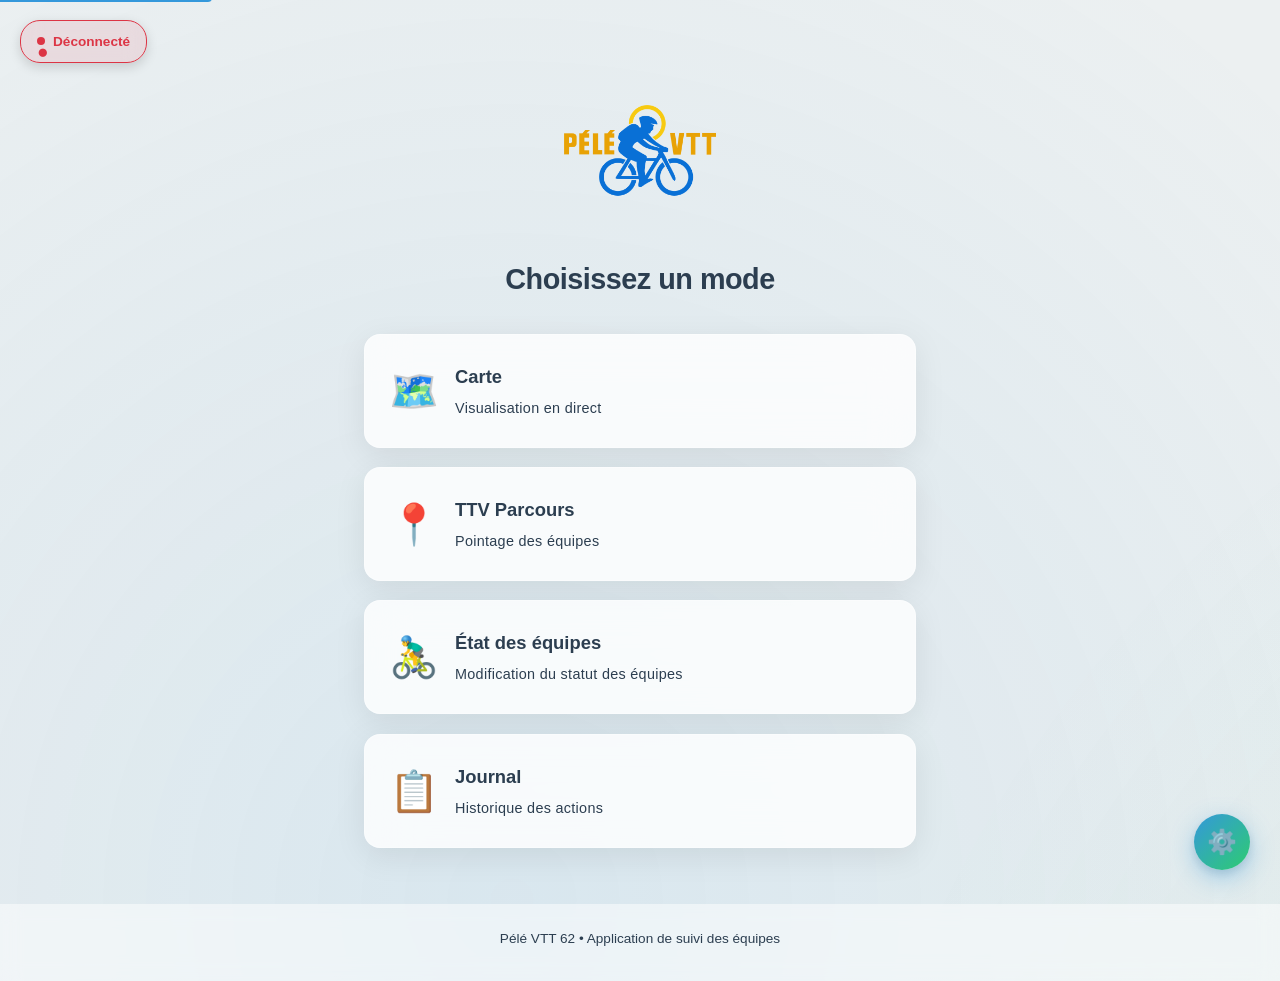
==== static/index.html @ c2ccd46e "Initial publish: multi-route deployment, guided install/update scripts" ====
<head>
  <meta charset="UTF-8" />
  <meta name="viewport" content="width=device-width, initial-scale=1" />
  <title>PéléVTT 62</title>

  <!-- Manifest PWA -->
  <link rel="manifest" href="/site.webmanifest">

  <!-- Favicon et icônes -->
  <link rel="icon" href="/static/favicon.ico" sizes="any">
  <link rel="icon" type="image/png" sizes="192x192" href="/static/android-chrome-192x192.png">
  <link rel="icon" type="image/png" sizes="512x512" href="/static/android-chrome-512x512.png">
  <link rel="apple-touch-icon" sizes="180x180" href="/static/apple-touch-icon.png">

  <!-- Meta iOS -->
  <meta name="apple-mobile-web-app-capable" content="yes">
  <meta name="mobile-web-app-capable" content="yes">
  <meta name="apple-mobile-web-app-status-bar-style" content="black-translucent">

  <!-- Couleur thème -->
  <meta name="theme-color" content="#3498db">

  <!-- Framework UI moderne -->
  <link rel="stylesheet" href="/static/css/common.css">
  <link rel="stylesheet" href="/static/css/index.css">
  
  <!-- Preload des ressources critiques -->
  <link rel="preload" href="/static/img/logo_pelevtt.png" as="image">
  <link rel="preload" href="/static/js/ui-components.js" as="script">
</head>
<body>
  <!-- Skip link pour accessibilité -->
  <a href="#main-content" class="skip-link">Aller au contenu principal</a>
  
  <!-- Conteneur principal -->
  <main class="container" id="main-content">
    <img 
      src="/static/img/logo_pelevtt.png" 
      alt="Logo Pélé VTT - Pèlerinage VTT du Pas-de-Calais" 
      class="logo"
      width="160"
      height="160"
      loading="eager"
    />

    <div class="title">Choisissez un mode</div>

    <!-- Grille de modes -->
    <nav class="modes-grid" aria-label="Navigation principale">
      <a href="/static/carte.html" class="mode-card" aria-label="Carte - Visualisation en direct des équipes sur le parcours">
        <div class="mode-icon">🗺️</div>
        <div class="mode-info">
          <div class="mode-title">Carte</div>
          <div class="mode-description">Visualisation en direct</div>
        </div>
      </a>

      <a href="/static/observateur.html" class="mode-card" aria-label="TTV Parcours - Pointage des équipes aux différents points">
        <div class="mode-icon">📍</div>
        <div class="mode-info">
          <div class="mode-title">TTV Parcours</div>
          <div class="mode-description">Pointage des équipes</div>
        </div>
      </a>

      <a href="/static/etat.html" class="mode-card" aria-label="État des équipes - Modification des équipes">
        <div class="mode-icon">🚴‍♂️</div>
        <div class="mode-info">
          <div class="mode-title">État des équipes</div>
          <div class="mode-description">Modification du statut des équipes</div>
        </div>
      </a>

      <a href="/static/log.html" class="mode-card" aria-label="Journal - Historique des actions et passages">
        <div class="mode-icon">📋</div>
        <div class="mode-info">
          <div class="mode-title">Journal</div>
          <div class="mode-description">Historique des actions</div>
        </div>
      </a>

      <section id="external-section" class="external-section" aria-labelledby="external-title" hidden>
        <h2 id="external-title" class="external-title">Ressources externes</h2>
        <a href="https://synology.euphrate.ovh/sharing/kBW7GnQtR" target="_blank" rel="noopener noreferrer" class="mode-card" aria-label="Envoyer vidéo Zapping - Ouvre une nouvelle fenêtre vers le partage de fichiers">
          <div class="mode-icon">🎥</div>
          <div class="mode-info">
            <div class="mode-title">Envoyer vidéo Zapping</div>
            <div class="mode-description">Partage directe</div>
          </div>
        </a>
      </section>
    </nav>
  </main>

  <!-- Footer -->
  <footer class="footer">
    <p>Pélé VTT 62 • Application de suivi des équipes</p>
    <p class="version" id="app-version" style="font-size: 0.7rem; color: rgba(0,0,0,0.3); margin-top: 0.5rem;"></p>
  </footer>

  <!-- Settings button (engrenage) -->
  <button id="settings-btn" class="settings-btn" data-tooltip="Paramètres" title="Paramètres" aria-label="Paramètres">⚙️</button>

  <!-- Composants UI -->
  <script src="/static/js/ui-components.js"></script>
  
  <!-- Application principale (ES6 modules) -->
  <script defer src="/static/js/route-branding.js"></script>
  <script type="module">
    import connectionManager from '/static/js/connection.js';
    import authManager from '/static/js/auth.js';
    import { hapticFeedback, logger, getDeviceInfo } from '/static/js/utils.js';
    
    /**
     * Enregistre le Service Worker pour PWA
     */
    async function registerServiceWorker() {
      if ('serviceWorker' in navigator) {
        try {
          // Migration: supprimer les anciens SW limités au scope /static
          const existingRegistrations = await navigator.serviceWorker.getRegistrations();
          for (const reg of existingRegistrations) {
            if (reg.scope.includes('/static/')) {
              await reg.unregister();
            }
          }

          const registration = await navigator.serviceWorker.register('/sw.js', {
            updateViaCache: 'none'
          });
          logger.success('Service Worker enregistré:', registration.scope);

          const onNewWorker = (newWorker) => {
            if (!newWorker) return;
            logger.info('🔄 Nouvelle version détectée, installation en cours...');

            newWorker.addEventListener('statechange', () => {
              if (newWorker.state === 'installed' && navigator.serviceWorker.controller) {
                if (window.toast) {
                  window.toast.info('🔄 Nouvelle version disponible ! Rechargement dans 3s...', 3000);
                }
                setTimeout(() => {
                  newWorker.postMessage({ type: 'SKIP_WAITING' });
                }, 3000);
              }
            });
          };

          // Si une nouvelle version est déjà en attente au moment du chargement
          if (registration.waiting) {
            onNewWorker(registration.waiting);
          }
          
          // Écouter les mises à jour
          registration.addEventListener('updatefound', () => {
            onNewWorker(registration.installing);
          });

          // Recharger la page quand le nouveau SW prend la main
          navigator.serviceWorker.addEventListener('controllerchange', () => {
            window.location.reload();
          });

          // Vérifier immédiatement les updates au démarrage
          registration.update();
          
          // Vérifier les mises à jour toutes les heures
          setInterval(() => {
            registration.update();
          }, 60 * 60 * 1000);
          
          // Afficher la version
          displayVersion();
        } catch (error) {
          logger.error('Erreur enregistrement Service Worker:', error);
        }
      }
    }
    
    /**
     * Initialise l'application
     */
    async function initApp() {
      logger.info('🚀 Initialisation de l\'application...');
      
      // Info appareil (debug)
      const deviceInfo = getDeviceInfo();
      logger.debug('Device:', deviceInfo);
      
      // Enregistrer le Service Worker
      await registerServiceWorker();

      // Vérification active de version (secours mobile si SW capricieux)
      await displayVersion();
      setInterval(displayVersion, 5 * 60 * 1000);

      // Afficher les ressources externes uniquement pour Route 62
      await applyRouteVisibility();
      
      // Démarrer la vérification périodique de connexion
      connectionManager.startPeriodicCheck();
      
      // Écouter les changements de connexion
      connectionManager.addListener((connected) => {
        if (connected) {
          logger.success('Connecté à l\'API');
        } else {
          logger.warn('Déconnecté de l\'API');
        }
      });
      
      // Bouton configuration
      const settingsBtn = document.getElementById('settings-btn');
      if (settingsBtn) {
        settingsBtn.addEventListener('click', () => {
          authManager.promptForPassword();
        });
        
        // Gestion du tooltip sur mobile (touchstart)
        settingsBtn.addEventListener('touchstart', function(e) {
          // Afficher le tooltip
          this.classList.add('show-tooltip');
          
          // Masquer après 0.5 seconde
          setTimeout(() => {
            this.classList.remove('show-tooltip');
          }, 500);
        });
      }
      
      // Haptic feedback au chargement
      hapticFeedback('light');
      
      // === GESTION INSTALLATION PWA (ANDROID/CHROME) ===
      let deferredPrompt;
      window.addEventListener('beforeinstallprompt', (e) => {
        e.preventDefault();
        deferredPrompt = e;
        
        // Afficher immédiatement le toast avec bouton d'installation (Android/Chrome)
        if (window.toast && !deviceInfo.isStandalone) {
          showInstallToast('android');
        }
      });
      
      // Détecter quand l'app est installée
      window.addEventListener('appinstalled', () => {
        logger.success('PWA installée !');
        window.toast?.success('🎉 Application installée !');
        hapticFeedback('success');
        deferredPrompt = null;
      });
      
      // === GESTION INSTALLATION iOS ===
      // Si iOS et pas encore installé, afficher immédiatement le toast
      if (deviceInfo.isIOS && !deviceInfo.isStandalone) {
        showInstallToast('ios');
      }

      async function applyRouteVisibility() {
        const externalSection = document.getElementById('external-section');
        if (!externalSection) return;

        try {
          const res = await fetch('/api/route_context');
          if (!res.ok) return;

          const data = await res.json();
          const isRoute62 = (data?.route_slug || '').toLowerCase() === 'route62';
          externalSection.hidden = !isRoute62;
        } catch (error) {
          // En cas d'erreur, conserver la section masquée par défaut.
          logger.warn('Contexte route indisponible:', error);
        }
      }
      
      /**
       * Affiche le toast d'installation selon la plateforme
       */
      function showInstallToast(platform) {
        const toastContainer = document.getElementById('toast-container');
        const toast = document.createElement('div');
        toast.className = 'toast toast-info';
        toast.setAttribute('role', 'alert');
        
        if (platform === 'ios') {
          // Toast pour iOS
          toast.innerHTML = `
            <div style="display: flex; align-items: center; gap: 0.75rem; justify-content: space-between; flex-wrap: wrap;">
              <span style="flex: 1; min-width: 200px;">📱 Installez l'app : <span style="font-weight: 700;">Partager 📤</span> puis <span style="font-weight: 700;">Sur l'écran d'accueil</span></span>
              <button id="pwa-install-btn" style="
                padding: 0.5rem 1rem;
                background: white;
                color: var(--primary-color);
                border: none;
                border-radius: 8px;
                font-weight: 600;
                cursor: pointer;
                white-space: nowrap;
                transition: transform 0.2s;
              ">
                Guide détaillé
              </button>
            </div>
          `;
        } else {
          // Toast pour Android/Chrome
          toast.innerHTML = `
            <div style="display: flex; align-items: center; gap: 0.75rem; justify-content: space-between;">
              <span>💡 Installez l'app pour un accès plus rapide !</span>
              <button id="pwa-install-btn" style="
                padding: 0.5rem 1rem;
                background: white;
                color: var(--primary-color);
                border: none;
                border-radius: 8px;
                font-weight: 600;
                cursor: pointer;
                white-space: nowrap;
                transition: transform 0.2s;
              ">
                Installer
              </button>
            </div>
          `;
        }
        
        toastContainer.appendChild(toast);
        
        // Gérer le clic sur le bouton
        const installBtn = document.getElementById('pwa-install-btn');
        if (installBtn) {
          installBtn.addEventListener('mouseenter', (e) => {
            e.target.style.transform = 'scale(1.05)';
          });
          
          installBtn.addEventListener('mouseleave', (e) => {
            e.target.style.transform = 'scale(1)';
          });
          
          installBtn.addEventListener('click', async () => {
            if (platform === 'ios') {
              // Afficher le modal avec guide iOS
              showIOSInstallModal();
              hapticFeedback('light');
            } else if (deferredPrompt) {
              // Installation Android/Chrome
              deferredPrompt.prompt();
              const { outcome } = await deferredPrompt.userChoice;
              
              logger.info('Installation PWA:', outcome);
              
              if (outcome === 'accepted') {
                window.toast.success('✅ App installée avec succès !');
                hapticFeedback('success');
              } else {
                window.toast.info('ℹ️ Installation annulée');
              }
              
              deferredPrompt = null;
              toast.classList.add('removing');
              setTimeout(() => {
                if (toast.parentNode) {
                  toast.parentNode.removeChild(toast);
                }
              }, 300);
            }
          });
        }
        
        // Auto-remove après 20 secondes
        setTimeout(() => {
          if (toast.parentNode) {
            toast.classList.add('removing');
            setTimeout(() => {
              if (toast.parentNode) {
                toast.parentNode.removeChild(toast);
              }
            }, 300);
          }
        }, 20000);
      }
      
      /**
       * Affiche le modal avec guide d'installation iOS
       */
      function showIOSInstallModal() {
        const overlay = document.createElement('div');
        overlay.className = 'ios-install-modal-overlay';
        overlay.setAttribute('role', 'dialog');
        overlay.setAttribute('aria-modal', 'true');
        overlay.setAttribute('aria-labelledby', 'ios-modal-title');
        
        overlay.innerHTML = `
          <div class="ios-install-modal">
            <h2 id="ios-modal-title">📱 <span class="gradient-text">Installer sur iPhone/iPad</span></h2>
            <p class="subtitle">Suivez ces étapes simples pour installer l'application</p>
            
            <div class="ios-install-note">
              <p>⚠️ <strong>Important :</strong> Utilisez Safari (pas Chrome) pour installer l'application.</p>
            </div>
            
            <div class="ios-install-steps">
              <div class="ios-install-step">
                <div class="ios-install-step-number">1</div>
                <div class="ios-install-step-content">
                  <strong>Appuyez sur le bouton Partager <span class="ios-install-icon">📤</span></strong>
                  <span>Situé en bas de l'écran dans Safari (carré avec flèche vers le haut)</span>
                </div>
              </div>
              
              <div class="ios-install-step">
                <div class="ios-install-step-number">2</div>
                <div class="ios-install-step-content">
                  <strong>Faites défiler et sélectionnez <span class="ios-install-icon">➕</span> "Sur l'écran d'accueil"</strong>
                  <span>Dans le menu qui s'ouvre, cherchez cette option (peut nécessiter de défiler)</span>
                </div>
              </div>
              
              <div class="ios-install-step">
                <div class="ios-install-step-number">3</div>
                <div class="ios-install-step-content">
                  <strong>Confirmez en appuyant sur "Ajouter"</strong>
                  <span>L'icône apparaîtra sur votre écran d'accueil comme une vraie app !</span>
                </div>
              </div>
            </div>
            
            <button class="ios-install-close" id="ios-modal-close">J'ai compris</button>
          </div>
        `;
        
        document.body.appendChild(overlay);
        
        // Fermer le modal
        const closeModal = () => {
          overlay.style.animation = 'fadeOut 0.3s ease';
          setTimeout(() => {
            if (overlay.parentNode) {
              overlay.parentNode.removeChild(overlay);
            }
          }, 300);
        };
        
        // Clic sur le bouton fermer
        const closeBtn = document.getElementById('ios-modal-close');
        if (closeBtn) {
          closeBtn.addEventListener('click', closeModal);
        }
        
        // Clic sur l'overlay
        overlay.addEventListener('click', (e) => {
          if (e.target === overlay) {
            closeModal();
          }
        });
        
        // ESC pour fermer
        const handleEscape = (e) => {
          if (e.key === 'Escape') {
            closeModal();
            document.removeEventListener('keydown', handleEscape);
          }
        };
        document.addEventListener('keydown', handleEscape);
      }
      
      logger.success('Application initialisée');
    }
    
    /**
     * Affiche la version de l'application
     */
    async function displayVersion() {
      try {
        const response = await fetch('/api/app_version', { cache: 'no-store' });
        if (!response.ok) return;

        const data = await response.json();
        if (!data?.version) return;

        const versionEl = document.getElementById('app-version');
        if (versionEl) {
          versionEl.textContent = `v${data.version}`;
        }

        // Filet de securite: forcer le reload si la version serveur change
        const key = `pelevtt-version-${data.route_slug || 'default'}`;
        const previousVersion = localStorage.getItem(key);

        if (previousVersion && previousVersion !== data.version) {
          window.toast?.info(`🔄 Mise à jour ${data.version} détectée, rechargement...`, 2500);
          if (navigator.serviceWorker?.controller) {
            navigator.serviceWorker.controller.postMessage({ type: 'CLEAR_CACHE' });
          }
          localStorage.setItem(key, data.version);
          setTimeout(() => window.location.reload(), 1500);
          return;
        }

        localStorage.setItem(key, data.version);
      } catch (_error) {
        // Ignore silently: le pied de page reste inchangé en cas d'erreur réseau.
      }
    }
    
    // Lancer l'initialisation
    if (document.readyState === 'loading') {
      document.addEventListener('DOMContentLoaded', initApp);
    } else {
      initApp();
    }
  </script>
</body>
</html>
---- static/css/common.css ----
/**
 * common.css - Styles de base pour Velopointage
 * À importer sur toutes les pages : <link rel="stylesheet" href="/static/css/common.css">
 */

/* ========== RESET & BASE ========== */
* {
  margin: 0;
  padding: 0;
  box-sizing: border-box;
}

html {
  scroll-behavior: smooth;
}

body {
  font-family: -apple-system, BlinkMacSystemFont, "Segoe UI", Roboto, Oxygen, 
    Ubuntu, Cantarell, "Open Sans", "Helvetica Neue", sans-serif;
  font-size: 16px; /* Minimum mobile */
  line-height: 1.6;
  color: #222;
  background: #ffffff;
  -webkit-font-smoothing: antialiased;
  -moz-osx-font-smoothing: grayscale;
}

/* ========== THÈME CLAIR/SOMBRE ========== */
:root {
  /* Couleurs primaires */
  --color-primary: #007bff;
  --color-primary-dark: #0056b3;
  --color-secondary: #6c757d;
  --color-success: #28a745;
  --color-danger: #dc3545;
  --color-warning: #ffc107;
  --color-info: #17a2b8;
  
  /* Neutres */
  --color-bg: #ffffff;
  --color-surface: #f8f9fa;
  --color-border: #dee2e6;
  --color-text: #222222;
  --color-text-secondary: #666666;
  
  /* Ombres */
  --shadow-sm: 0 1px 3px rgba(0,0,0,0.12);
  --shadow-md: 0 4px 12px rgba(0,0,0,0.15);
  --shadow-lg: 0 8px 24px rgba(0,0,0,0.2);
  
  /* Espacements */
  --spacing-xs: 4px;
  --spacing-sm: 8px;
  --spacing-md: 12px;
  --spacing-lg: 16px;
  --spacing-xl: 24px;
  
  /* Transitions */
  --transition-fast: 0.15s ease;
  --transition-base: 0.3s ease;
  --transition-slow: 0.5s ease;
}

/* Mode sombre */
@media (prefers-color-scheme: dark) {
  :root {
    --color-bg: #1e1e1e;
    --color-surface: #2d2d2d;
    --color-border: #444444;
    --color-text: #e0e0e0;
    --color-text-secondary: #b0b0b0;
  }
  
  body {
    background: var(--color-bg);
    color: var(--color-text);
  }
}

/* Toggle manuel dark mode (optionnel) */
body.dark {
  --color-bg: #1e1e1e;
  --color-surface: #2d2d2d;
  --color-border: #444444;
  --color-text: #e0e0e0;
  --color-text-secondary: #b0b0b0;
  background: var(--color-bg);
  color: var(--color-text);
}

/* ========== TYPOGRAPHIE ========== */
h1 { font-size: 1.75em; font-weight: 700; margin-bottom: 0.5em; }
h2 { font-size: 1.5em; font-weight: 600; margin-bottom: 0.5em; }
h3 { font-size: 1.25em; font-weight: 600; margin-bottom: 0.4em; }
h4 { font-size: 1.1em; font-weight: 600; margin-bottom: 0.3em; }

p { margin-bottom: 1em; }
small { font-size: 0.875em; }

/* ========== BOUTONS ========== */
button, a.btn {
  display: inline-block;
  padding: 0.75em 1em;
  min-height: 44px; /* Touch target min 44x44px */
  min-width: 44px;
  font-size: 16px; /* Évite zoom iPhone */
  font-weight: 600;
  border: none;
  border-radius: 8px;
  cursor: pointer;
  transition: all var(--transition-base);
  user-select: none;
  text-decoration: none;
  display: inline-flex;
  align-items: center;
  justify-content: center;
  gap: 8px;
}

button:hover:not(:disabled),
a.btn:hover {
  transform: translateY(-2px);
  box-shadow: var(--shadow-md);
}

button:active:not(:disabled),
a.btn:active {
  transform: scale(0.98);
}

button:focus,
a.btn:focus {
  outline: 3px solid var(--color-primary);
  outline-offset: 2px;
}

button:disabled {
  opacity: 0.6;
  cursor: not-allowed;
}

/* Variantes de couleur */
.btn-primary {
  background: var(--color-primary);
  color: white;
}
.btn-primary:hover:not(:disabled) {
  background: var(--color-primary-dark);
}

.btn-success {
  background: var(--color-success);
  color: white;
}
.btn-success:hover:not(:disabled) {
  background: #1e7e34;
}

.btn-danger {
  background: var(--color-danger);
  color: white;
}
.btn-danger:hover:not(:disabled) {
  background: #a71d2a;
}

.btn-secondary {
  background: var(--color-secondary);
  color: white;
}
.btn-secondary:hover:not(:disabled) {
  background: #5a6268;
}

/* ========== BADGES ========== */
.badge {
  display: inline-block;
  padding: 4px 8px;
  border-radius: 12px;
  font-size: 0.85em;
  font-weight: 600;
  vertical-align: baseline;
}

.badge-success {
  background: #d4edda;
  color: #155724;
}

.badge-warning {
  background: #fff3cd;
  color: #856404;
}

.badge-danger {
  background: #f8d7da;
  color: #721c24;
}

.badge-info {
  background: #d1ecf1;
  color: #0c5460;
}

body.dark .badge-success { background: #1e4620; color: #86efac; }
body.dark .badge-warning { background: #704d1a; color: #fcd34d; }
body.dark .badge-danger { background: #5a2a2a; color: #fca5a5; }
body.dark .badge-info { background: #1a4d52; color: #67e8f9; }

/* ========== CARDS ========== */
.card {
  background: var(--color-surface);
  border-radius: 12px;
  padding: var(--spacing-lg);
  margin-bottom: var(--spacing-md);
  box-shadow: var(--shadow-sm);
  transition: all var(--transition-base);
  border: 1px solid var(--color-border);
}

.card:hover {
  box-shadow: var(--shadow-md);
  transform: translateY(-2px);
}

.card-title {
  font-weight: 600;
  margin-bottom: var(--spacing-sm);
  color: var(--color-text);
}

.card-subtitle {
  font-size: 0.9em;
  color: var(--color-text-secondary);
  margin-bottom: var(--spacing-md);
}

/* ========== INPUTS ========== */
input[type="text"],
input[type="email"],
input[type="password"],
input[type="number"],
select,
textarea {
  width: 100%;
  padding: 0.75em;
  margin-bottom: var(--spacing-md);
  border: 1px solid var(--color-border);
  border-radius: 6px;
  font-size: 16px; /* Évite zoom iPhone */
  font-family: inherit;
  background: var(--color-bg);
  color: var(--color-text);
  transition: border-color var(--transition-base), box-shadow var(--transition-base);
}

input[type="text"]:focus,
input[type="email"]:focus,
input[type="password"]:focus,
input[type="number"]:focus,
select:focus,
textarea:focus {
  outline: none;
  border-color: var(--color-primary);
  box-shadow: 0 0 0 3px rgba(0, 123, 255, 0.15);
}

input[type="color"] {
  width: 50px;
  height: 40px;
  border: 1px solid var(--color-border);
  border-radius: 6px;
  cursor: pointer;
}

label {
  display: block;
  margin-bottom: var(--spacing-xs);
  font-weight: 500;
  color: var(--color-text);
}

/* ========== TABLES ========== */
table {
  width: 100%;
  border-collapse: collapse;
  font-size: 0.95em;
}

th, td {
  padding: var(--spacing-sm) var(--spacing-md);
  text-align: left;
  border-bottom: 1px solid var(--color-border);
}

th {
  background: var(--color-surface);
  font-weight: 600;
  color: var(--color-text);
}

tr:hover {
  background: var(--color-surface);
}

/* ========== STATUS INDICATOR ========== */
#connection-status {
  position: fixed;
  top: 0;
  right: 0;
  padding: var(--spacing-sm) var(--spacing-lg);
  border-radius: 0 0 0 8px;
  z-index: 1000;
  font-size: 0.9em;
  font-weight: 500;
  display: flex;
  align-items: center;
  gap: var(--spacing-sm);
  backdrop-filter: blur(10px);
}

#status-indicator {
  display: inline-block;
  width: 8px;
  height: 8px;
  border-radius: 50%;
  animation: pulse 2s infinite;
}

#status-indicator.connected {
  background: var(--color-success);
}

#status-indicator.disconnected {
  background: var(--color-danger);
}

@keyframes pulse {
  0%, 100% { opacity: 1; }
  50% { opacity: 0.5; }
}

/* ========== TOAST NOTIFICATIONS ========== */
#toast-container {
  position: fixed;
  bottom: var(--spacing-lg);
  right: var(--spacing-lg);
  z-index: 1000;
  max-width: 400px;
}

.toast {
  background: var(--color-surface);
  padding: var(--spacing-lg);
  border-radius: 8px;
  margin-bottom: var(--spacing-md);
  box-shadow: var(--shadow-lg);
  border-left: 4px solid var(--color-primary);
  animation: slideIn 0.3s ease;
  min-width: 280px;
}

.toast.success {
  border-left-color: var(--color-success);
}

.toast.error {
  border-left-color: var(--color-danger);
}

.toast.warning {
  border-left-color: var(--color-warning);
}

@keyframes slideIn {
  from {
    transform: translateX(400px);
    opacity: 0;
  }
  to {
    transform: translateX(0);
    opacity: 1;
  }
}

@keyframes slideOut {
  from {
    transform: translateX(0);
    opacity: 1;
  }
  to {
    transform: translateX(400px);
    opacity: 0;
  }
}

.toast.removing {
  animation: slideOut 0.3s ease;
}

/* ========== LOADING SKELETON ========== */
.skeleton {
  background: linear-gradient(90deg, var(--color-surface) 25%, #e0e0e0 50%, var(--color-surface) 75%);
  background-size: 200% 100%;
  animation: loading 1.5s infinite;
  border-radius: 4px;
  min-height: 20px;
}

@keyframes loading {
  0% { background-position: 200% 0; }
  100% { background-position: -200% 0; }
}

/* ========== RESPONSIVE ========== */
@media (max-width: 768px) {
  body {
    font-size: 15px;
    padding: var(--spacing-md);
  }
  
  h1 { font-size: 1.5em; }
  h2 { font-size: 1.25em; }
  
  button, a.btn {
    width: 100%;
    justify-content: center;
    padding: 1em;
  }
  
  .container {
    max-width: 100%;
    padding: 0;
  }
  
  #toast-container {
    left: var(--spacing-md);
    right: var(--spacing-md);
    max-width: none;
  }
  
  .toast {
    min-width: auto;
  }
}

/* ========== ACCESSIBILITÉ ========== */
@media (prefers-reduced-motion: reduce) {
  * {
    animation-duration: 0.01ms !important;
    animation-iteration-count: 1 !important;
    transition-duration: 0.01ms !important;
    scroll-behavior: auto !important;
  }
}

/* Focus visible pour keyboard navigation */
button:focus-visible,
a:focus-visible,
input:focus-visible,
select:focus-visible,
textarea:focus-visible {
  outline: 3px solid var(--color-primary);
  outline-offset: 2px;
}

/* Augmenter hitbox en mobile */
@media (hover: none) and (pointer: coarse) {
  button, a.btn, input[type="checkbox"], input[type="radio"] {
    min-height: 48px;
    min-width: 48px;
  }
}

/* ========== UTILITAIRES ========== */
.hidden {
  display: none !important;
}

.invisible {
  visibility: hidden;
}

.text-center {
  text-align: center;
}

.text-right {
  text-align: right;
}

.mt-1 { margin-top: var(--spacing-sm); }
.mt-2 { margin-top: var(--spacing-md); }
.mt-3 { margin-top: var(--spacing-lg); }

.mb-1 { margin-bottom: var(--spacing-sm); }
.mb-2 { margin-bottom: var(--spacing-md); }
.mb-3 { margin-bottom: var(--spacing-lg); }

.p-1 { padding: var(--spacing-sm); }
.p-2 { padding: var(--spacing-md); }
.p-3 { padding: var(--spacing-lg); }
---- static/css/index.css ----
/* === COULEURS ET GRADIENTS MODERNES === */
:root {
  /* Gradient primary */
  --gradient-primary: linear-gradient(135deg, #3498db 0%, #2ecc71 100%);
  --gradient-secondary: linear-gradient(135deg, #9b59b6 0%, #e74c3c 100%);
  --gradient-dark: linear-gradient(135deg, #1a1a2e 0%, #16213e 100%);
  
  /* Glassmorphism */
  --glass-bg: rgba(255, 255, 255, 0.95);
  --glass-border: rgba(255, 255, 255, 0.3);
  
  /* Couleurs de texte */
  --text-primary: #2c3e50;
  --bg-primary: #ecf0f1;
  --primary-color: #3498db;
}

body {
  display: flex;
  flex-direction: column;
  min-height: 100vh;
  background: linear-gradient(135deg, var(--bg-primary) 0%, #ecf0f1 100%);
  color: var(--text-primary);
  transition: all 0.3s ease;
  position: relative;
  overflow-x: hidden;
}

/* Animated background effect - optimisé avec will-change */
body::before {
  content: '';
  position: fixed;
  top: 0;
  left: 0;
  width: 200%;
  height: 200%;
  background: radial-gradient(circle at 20% 50%, rgba(52, 152, 219, 0.1) 0%, transparent 50%),
              radial-gradient(circle at 80% 80%, rgba(46, 204, 113, 0.1) 0%, transparent 50%);
  animation: bgShift 15s ease-in-out infinite;
  pointer-events: none;
  z-index: 0;
  will-change: transform;
}

@keyframes bgShift {
  0%, 100% { transform: translate(0, 0); }
  50% { transform: translate(-50px, -50px); }
}

/* === SKIP LINK (Accessibilité) === */
.skip-link {
  position: absolute;
  top: -40px;
  left: 0;
  background: var(--primary-color);
  color: white;
  padding: 8px 16px;
  text-decoration: none;
  z-index: 1000;
  border-radius: 0 0 4px 0;
}

.skip-link:focus {
  top: 0;
}

/* === CONNECTION STATUS === */
#connection-status {
  position: fixed !important;
  top: 20px !important;
  left: 20px !important;
  width: max-content !important;
  max-width: fit-content !important;
  padding: 0.6rem 1rem !important;
  border-radius: 20px !important;
  font-size: 0.85rem !important;
  font-weight: 600 !important;
  display: flex !important;
  flex-wrap: nowrap !important;
  align-items: center !important;
  justify-content: flex-start !important;
  gap: 0.5rem !important;
  z-index: 50 !important;
  backdrop-filter: blur(10px) !important;
  -webkit-backdrop-filter: blur(10px) !important;
  border: 1px solid !important;
  transition: all 0.3s ease !important;
  box-shadow: 0 4px 12px rgba(0, 0, 0, 0.15) !important;
  margin: 0 !important;
  white-space: nowrap !important;
  right: auto !important;
  bottom: auto !important;
}

#status-indicator {
  animation: statusPulse 2s ease-in-out infinite;
  display: inline-block;
  font-size: 1.2rem;
}

@keyframes statusPulse {
  0%, 100% { opacity: 1; }
  50% { opacity: 0.5; }
}

/* === HEADER === */
.header {
  padding: 0;
  text-align: center;
  border-bottom: none;
  display: none;
}

.header h1 {
  margin: 0;
  flex: 1;
  font-size: 1.5rem;
  font-weight: 700;
  color: var(--text-primary);
  letter-spacing: -0.5px;
}

.header h1 .gradient-text {
  background: var(--gradient-primary);
  -webkit-background-clip: text;
  -webkit-text-fill-color: transparent;
  background-clip: text;
}

/* === LOGO === */
.logo {
  max-width: 160px;
  height: auto;
  margin: 3rem auto 1rem;
  display: block;
  animation: floatIn 0.8s cubic-bezier(0.34, 1.56, 0.64, 1);
  will-change: transform, opacity;
}

@keyframes floatIn {
  from {
    opacity: 0;
    transform: translateY(-40px);
  }
  to {
    opacity: 1;
    transform: translateY(0);
  }
}

/* === CONTAINER === */
.container {
  flex: 1;
  max-width: 600px;
  margin: 0 auto;
  padding: 1.5rem;
  width: 100%;
  position: relative;
  z-index: 1;
}

.title {
  text-align: center;
  margin: 1.5rem 0 2rem;
  font-size: 1.8rem;
  font-weight: 700;
  color: var(--text-primary);
  letter-spacing: -0.5px;
}

/* Gradient uniquement sur le texte, pas les emojis */
.title .gradient-text {
  background: var(--gradient-primary);
  -webkit-background-clip: text;
  -webkit-text-fill-color: transparent;
  background-clip: text;
}

/* === MODES GRID === */
.modes-grid {
  display: grid;
  grid-template-columns: 1fr;
  gap: 1.2rem;
  margin-bottom: 2rem;
}

/* === MODE CARDS === */
.mode-card {
  padding: 1.5rem;
  background: rgba(255, 255, 255, 0.8);
  backdrop-filter: blur(20px);
  -webkit-backdrop-filter: blur(20px);
  border: 1px solid rgba(255, 255, 255, 0.3);
  border-radius: 16px;
  cursor: pointer;
  transition: all 0.4s cubic-bezier(0.34, 1.56, 0.64, 1);
  text-decoration: none;
  color: inherit;
  display: flex;
  align-items: center;
  gap: 1rem;
  position: relative;
  overflow: hidden;
  box-shadow: 0 8px 32px rgba(0, 0, 0, 0.08);
  will-change: transform;
}

.mode-card::before {
  content: '';
  position: absolute;
  top: 0;
  left: 0;
  width: 100%;
  height: 100%;
  background: var(--gradient-primary);
  opacity: 0;
  transition: opacity 0.4s ease;
  z-index: -1;
  border-radius: 16px;
}

.mode-card:hover::before {
  opacity: 0.08;
}

.mode-card:hover {
  border-color: rgba(52, 152, 219, 0.5);
  background: rgba(255, 255, 255, 0.95);
  transform: translateY(-8px) scale(1.02);
  box-shadow: 0 20px 40px rgba(52, 152, 219, 0.25);
}

.mode-card:active {
  transform: translateY(-4px) scale(0.98);
}

.mode-card:focus-visible {
  outline: 3px solid var(--primary-color);
  outline-offset: 4px;
}

/* === MODE ICON === */
.mode-icon {
  font-size: 2.5rem;
  min-width: 3rem;
  display: flex;
  align-items: center;
  justify-content: center;
  transition: all 0.3s cubic-bezier(0.34, 1.56, 0.64, 1);
  animation: iconPop 0.6s cubic-bezier(0.34, 1.56, 0.64, 1);
}

.mode-card:hover .mode-icon {
  transform: scale(1.2) rotate(10deg);
}

@keyframes iconPop {
  0% {
    opacity: 0;
    transform: scale(0) rotate(-180deg);
  }
  to {
    opacity: 1;
    transform: scale(1) rotate(0);
  }
}

/* === MODE INFO === */
.mode-info {
  flex: 1;
  text-align: left;
}

.mode-title {
  font-weight: 700;
  font-size: 1.15rem;
  margin-bottom: 0.4rem;
  color: var(--text-primary);
}

.mode-description {
  font-size: 0.9rem;
  color: var(--text-secondary);
  letter-spacing: 0.3px;
}

.mode-card:hover .mode-title {
  color: var(--primary-color);
}

/* === EXTERNAL SECTION === */
.external-section {
  margin-top: 2.5rem;
  padding-top: 2rem;
  border-top: 2px solid var(--border-color);
}

.external-title {
  font-size: 0.85rem;
  color: var(--text-secondary);
  text-transform: uppercase;
  font-weight: 700;
  letter-spacing: 1px;
  margin-bottom: 1rem;
  text-align: center;
  opacity: 0.7;
}

/* === SETTINGS BUTTON === */
.settings-btn {
  position: fixed;
  bottom: 30px;
  right: 30px;
  background: linear-gradient(135deg, var(--primary-color, #3498db) 0%, var(--accent-secondary, #2ecc71) 100%);
  color: white;
  border: none;
  border-radius: 50%;
  width: 56px;
  height: 56px;
  font-size: 1.5rem;
  font-weight: 600;
  cursor: pointer;
  display: flex;
  align-items: center;
  justify-content: center;
  transition: all 0.3s cubic-bezier(0.34, 1.56, 0.64, 1);
  box-shadow: 0 8px 24px rgba(52, 152, 219, 0.4), 
              0 4px 8px rgba(0, 0, 0, 0.1);
  backdrop-filter: blur(10px);
  overflow: visible;
  z-index: 100;
}

/* Tooltip au survol */
.settings-btn::after {
  content: attr(data-tooltip);
  position: absolute;
  right: 100%;
  top: 50%;
  transform: translateY(-50%);
  margin-right: 12px;
  background: var(--glass-bg);
  backdrop-filter: blur(10px);
  color: var(--text-primary);
  padding: 8px 14px;
  border-radius: 8px;
  font-size: 0.85rem;
  font-weight: 600;
  white-space: nowrap;
  opacity: 0;
  pointer-events: none;
  box-shadow: 0 4px 12px rgba(0, 0, 0, 0.15);
  transition: opacity 0.3s ease, transform 0.3s ease;
  border: 1px solid var(--glass-border);
}

/* Afficher le tooltip sur hover pour desktop */
@media (hover: hover) and (pointer: fine) {
  .settings-btn:hover::after {
    opacity: 1;
    transform: translateY(-50%) translateX(-4px);
  }
}

/* Afficher le tooltip avec la classe show-tooltip (pour mobile) */
.settings-btn.show-tooltip::after {
  opacity: 1;
  transform: translateY(-50%) translateX(-4px);
}

.settings-btn:hover {
  transform: translateY(-4px) scale(1.1);
  box-shadow: 0 12px 32px rgba(52, 152, 219, 0.5), 
              0 6px 12px rgba(0, 0, 0, 0.15);
}

.settings-btn:active {
  transform: translateY(-1px) scale(0.95);
  box-shadow: 0 4px 12px rgba(52, 152, 219, 0.3);
}

.settings-btn:focus {
  outline: none;
  box-shadow: 0 8px 24px rgba(52, 152, 219, 0.4), 
              0 0 0 3px rgba(52, 152, 219, 0.2);
}

/* === FOOTER === */
.footer {
  text-align: center;
  padding: 1.5rem;
  font-size: 0.85rem;
  color: var(--text-secondary);
  border-top: 1px solid var(--border-color);
  background: rgba(255, 255, 255, 0.5);
  backdrop-filter: blur(10px);
  -webkit-backdrop-filter: blur(10px);
  margin-top: auto;
  position: relative;
  z-index: 1;
}

.footer p {
  margin: 0;
}

/* === AUTH MODAL === */
.auth-modal-overlay {
  position: fixed;
  top: 0;
  left: 0;
  width: 100%;
  height: 100%;
  background: rgba(0, 0, 0, 0.6);
  backdrop-filter: blur(5px);
  -webkit-backdrop-filter: blur(5px);
  display: flex;
  align-items: center;
  justify-content: center;
  z-index: 1000;
  animation: fadeIn 0.3s ease;
}

.auth-modal {
  background: white;
  border-radius: 20px;
  padding: 2rem;
  max-width: 400px;
  width: 90%;
  box-shadow: 0 20px 60px rgba(0, 0, 0, 0.3);
  animation: slideUp 0.4s cubic-bezier(0.34, 1.56, 0.64, 1);
}

@keyframes fadeIn {
  from { opacity: 0; }
  to { opacity: 1; }
}

@keyframes slideUp {
  from {
    opacity: 0;
    transform: translateY(50px) scale(0.9);
  }
  to {
    opacity: 1;
    transform: translateY(0) scale(1);
  }
}

.auth-modal h2 {
  margin: 0 0 1.5rem;
  font-size: 1.5rem;
  text-align: center;
  color: var(--text-primary);
}

.auth-modal h2 .gradient-text {
  background: var(--gradient-primary);
  -webkit-background-clip: text;
  -webkit-text-fill-color: transparent;
  background-clip: text;
}

.auth-modal-form {
  display: flex;
  flex-direction: column;
  gap: 1rem;
}

.auth-modal-input {
  padding: 1rem;
  border: 2px solid var(--border-color);
  border-radius: 12px;
  font-size: 1rem;
  transition: all 0.3s ease;
}

.auth-modal-input:focus {
  outline: none;
  border-color: var(--primary-color);
  box-shadow: 0 0 0 3px rgba(52, 152, 219, 0.1);
}

.auth-modal-actions {
  display: flex;
  gap: 1rem;
  margin-top: 1rem;
}

.auth-modal-btn {
  flex: 1;
  padding: 1rem;
  border: none;
  border-radius: 12px;
  font-size: 1rem;
  font-weight: 600;
  cursor: pointer;
  transition: all 0.3s ease;
}

.auth-modal-btn-primary {
  background: var(--gradient-primary);
  color: white;
}

.auth-modal-btn-primary:hover {
  transform: translateY(-2px);
  box-shadow: 0 8px 20px rgba(52, 152, 219, 0.3);
}

.auth-modal-btn-secondary {
  background: var(--bg-secondary);
  color: var(--text-primary);
}

.auth-modal-btn-secondary:hover {
  background: var(--border-color);
}

.auth-modal-btn:disabled {
  opacity: 0.5;
  cursor: not-allowed;
}

/* === IOS INSTALL MODAL === */
.ios-install-modal-overlay {
  position: fixed;
  top: 0;
  left: 0;
  width: 100%;
  height: 100%;
  background: rgba(0, 0, 0, 0.7);
  backdrop-filter: blur(8px);
  -webkit-backdrop-filter: blur(8px);
  display: flex;
  align-items: center;
  justify-content: center;
  z-index: 2000;
  animation: fadeIn 0.3s ease;
  padding: 1rem;
}

.ios-install-modal {
  background: white;
  border-radius: 24px;
  padding: 2rem;
  max-width: 500px;
  width: 100%;
  max-height: 90vh;
  overflow-y: auto;
  box-shadow: 0 20px 60px rgba(0, 0, 0, 0.4);
  animation: slideUp 0.4s cubic-bezier(0.34, 1.56, 0.64, 1);
}

.ios-install-modal h2 {
  margin: 0 0 0.5rem;
  font-size: 1.6rem;
  text-align: center;
  color: var(--text-primary);
}

.ios-install-modal h2 .gradient-text {
  background: var(--gradient-primary);
  -webkit-background-clip: text;
  -webkit-text-fill-color: transparent;
  background-clip: text;
}

.ios-install-modal p.subtitle {
  text-align: center;
  color: var(--text-secondary);
  margin: 0 0 2rem;
  font-size: 0.95rem;
}

.ios-install-steps {
  display: flex;
  flex-direction: column;
  gap: 1.5rem;
  margin-bottom: 2rem;
}

.ios-install-step {
  display: flex;
  gap: 1rem;
  align-items: flex-start;
}

.ios-install-step-number {
  min-width: 36px;
  height: 36px;
  background: var(--gradient-primary);
  color: white;
  border-radius: 50%;
  display: flex;
  align-items: center;
  justify-content: center;
  font-weight: 700;
  font-size: 1.1rem;
  flex-shrink: 0;
}

.ios-install-step-content {
  flex: 1;
  padding-top: 0.3rem;
}

.ios-install-step-content strong {
  display: block;
  margin-bottom: 0.3rem;
  color: var(--text-primary);
  font-size: 1.05rem;
}

.ios-install-step-content span {
  color: var(--text-secondary);
  font-size: 0.9rem;
  line-height: 1.5;
}

.ios-install-icon {
  font-size: 1.8rem;
  margin: 0 0.25rem;
  vertical-align: middle;
}

.ios-install-note {
  background: rgba(52, 152, 219, 0.1);
  border-left: 4px solid var(--primary-color);
  padding: 1rem;
  border-radius: 8px;
  margin-bottom: 1.5rem;
}

.ios-install-note p {
  margin: 0;
  font-size: 0.9rem;
  color: var(--text-primary);
}

.ios-install-close {
  width: 100%;
  padding: 1rem;
  background: var(--gradient-primary);
  color: white;
  border: none;
  border-radius: 12px;
  font-size: 1rem;
  font-weight: 600;
  cursor: pointer;
  transition: all 0.3s ease;
}

.ios-install-close:hover {
  transform: translateY(-2px);
  box-shadow: 0 8px 20px rgba(52, 152, 219, 0.3);
}

.ios-install-close:active {
  transform: translateY(0);
}

/* === LOADER === */
.loader-overlay {
  position: fixed;
  top: 0;
  left: 0;
  width: 100%;
  height: 100%;
  background: rgba(255, 255, 255, 0.9);
  backdrop-filter: blur(5px);
  -webkit-backdrop-filter: blur(5px);
  display: flex;
  flex-direction: column;
  align-items: center;
  justify-content: center;
  z-index: 2000;
  animation: fadeIn 0.3s ease;
}

.loader {
  width: 60px;
  height: 60px;
  border: 4px solid var(--border-color);
  border-top-color: var(--primary-color);
  border-radius: 50%;
  animation: spin 1s linear infinite;
}

@keyframes spin {
  to { transform: rotate(360deg); }
}

.loader-text {
  margin-top: 1rem;
  color: var(--text-secondary);
  font-weight: 600;
}

/* === RESPONSIVE === */
@media (max-width: 768px) {
  .modes-grid {
    gap: 1rem;
  }

  .title {
    font-size: 1.5rem;
  }
}

@media (max-width: 480px) {
  .header {
    padding: 1rem 0.75rem;
  }

  .header h1 {
    font-size: 1.2rem;
  }

  .container {
    padding: 1rem;
  }

  .logo {
    max-width: 140px;
    margin: 1.5rem auto 0.5rem;
  }

  .title {
    font-size: 1.3rem;
    margin: 1rem 0 1.5rem;
  }

  .mode-card {
    padding: 1.2rem;
    gap: 0.75rem;
  }

  .mode-icon {
    font-size: 2rem;
    min-width: 2.5rem;
  }

  .mode-title {
    font-size: 1rem;
  }

  .mode-description {
    font-size: 0.85rem;
  }

  .settings-btn {
    width: 56px;
    height: 56px;
    font-size: 1.3rem;
    bottom: 20px;
    right: 20px;
  }

  .footer {
    font-size: 0.8rem;
    padding: 1rem;
  }

  .auth-modal {
    padding: 1.5rem;
  }

  .auth-modal h2 {
    font-size: 1.3rem;
  }

  #connection-status {
    top: 10px !important;
    left: 10px !important;
    font-size: 0.75rem !important;
    padding: 0.5rem 0.75rem !important;
  }
}

/* === PRINT === */
@media print {
  body::before,
  .settings-btn,
  #connection-status {
    display: none;
  }
}
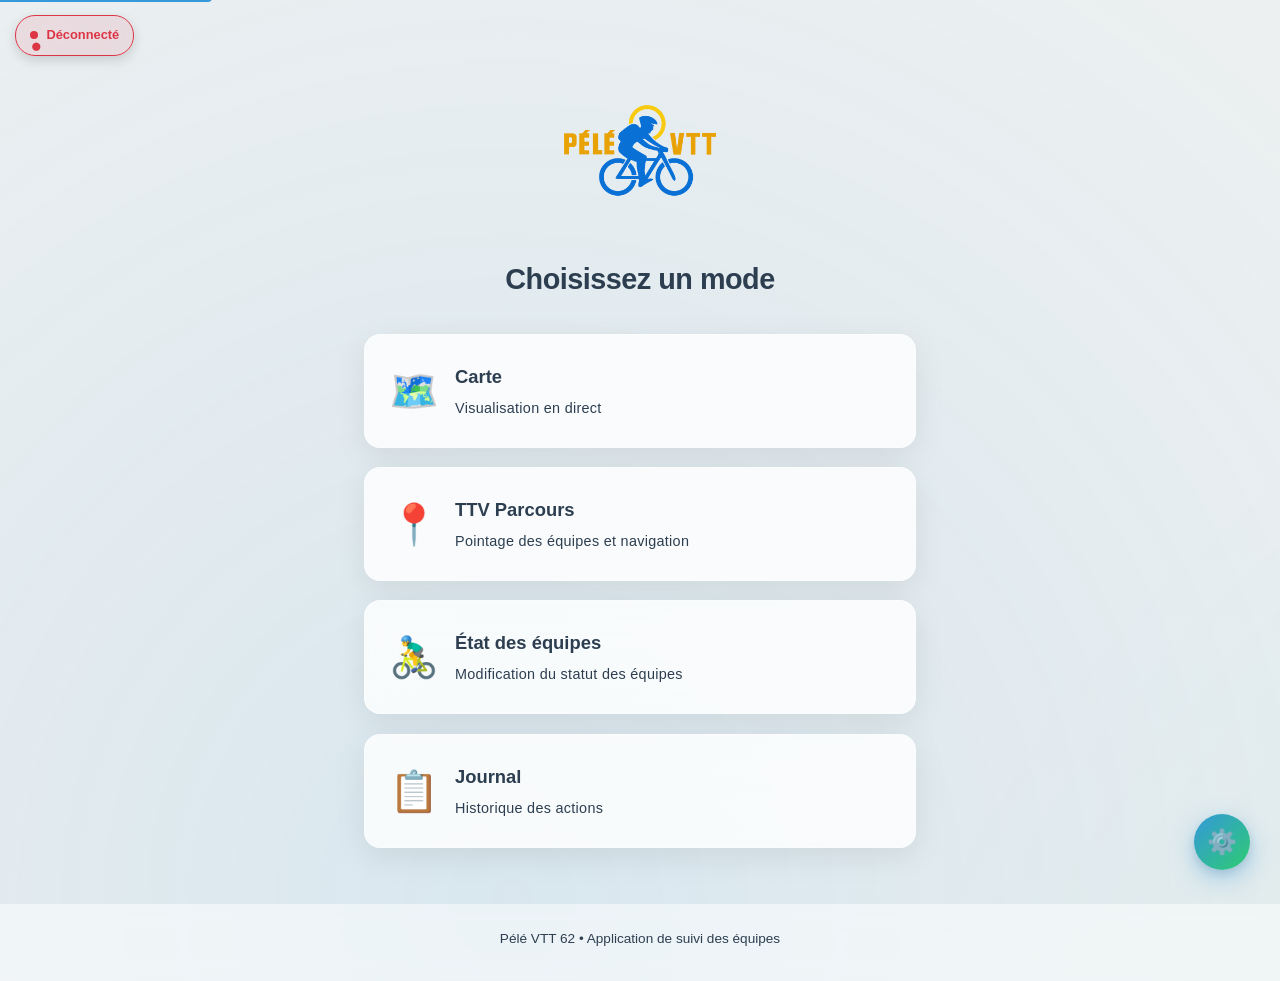
==== commit 0e945abd: "Meilleurs gestion des GPX + Personnalisation des POI" ====
--- a/static/index.html
+++ b/static/index.html
@@ -59,7 +59,7 @@
         <div class="mode-icon">📍</div>
         <div class="mode-info">
           <div class="mode-title">TTV Parcours</div>
-          <div class="mode-description">Pointage des équipes</div>
+          <div class="mode-description">Pointage des équipes et navigation</div>
         </div>
       </a>
 
@@ -84,8 +84,8 @@
         <a href="https://synology.euphrate.ovh/sharing/kBW7GnQtR" target="_blank" rel="noopener noreferrer" class="mode-card" aria-label="Envoyer vidéo Zapping - Ouvre une nouvelle fenêtre vers le partage de fichiers">
           <div class="mode-icon">🎥</div>
           <div class="mode-info">
-            <div class="mode-title">Envoyer vidéo Zapping</div>
-            <div class="mode-description">Partage directe</div>
+            <div class="mode-title">Zapping</div>
+            <div class="mode-description">Envoyer une vidéo</div>
           </div>
         </a>
       </section>
--- a/static/css/index.css
+++ b/static/css/index.css
@@ -98,6 +98,13 @@
   font-size: 1.2rem;
 }
 
+@supports (-webkit-touch-callout: none) {
+  #connection-status {
+    position: fixed !important;
+    top: calc(20px + env(safe-area-inset-top, 0px) + 4px) !important;
+  }
+}
+
 @keyframes statusPulse {
   0%, 100% { opacity: 1; }
   50% { opacity: 0.5; }
@@ -786,3 +793,12 @@
     display: none;
   }
 }
+
+@supports (-webkit-touch-callout: none) {
+  @media screen and (max-width: 768px) {
+    #connection-status {
+      position: fixed !important;
+      top: calc(env(safe-area-inset-top, 0px) + 32px) !important;
+    }
+  }
+}
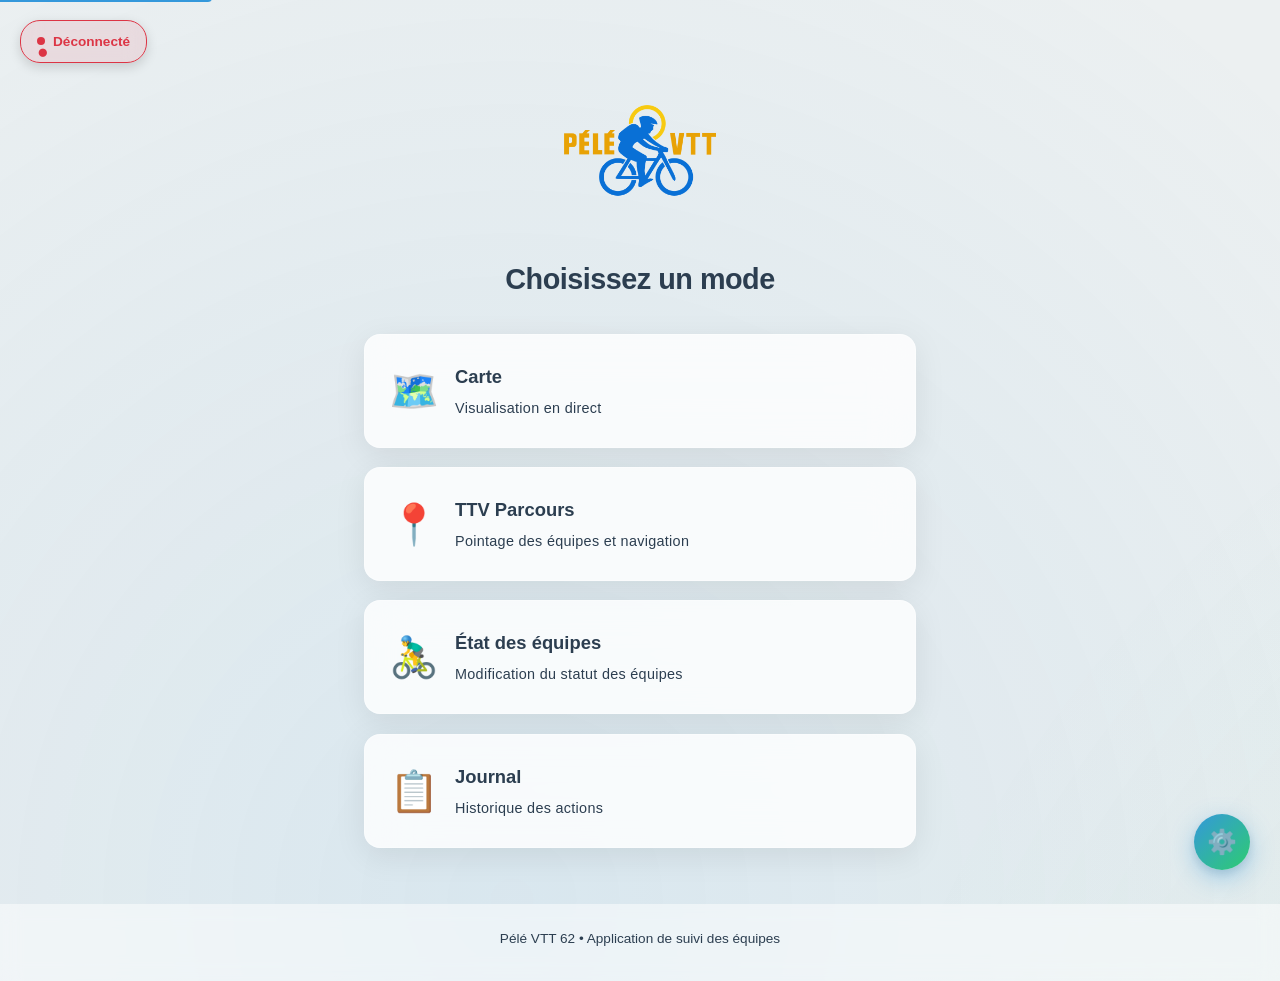
==== commit 747bf2c1: "Amélioration de l'affichage des pins sur la carte et de la page configuratin" ====
--- a/static/index.html
+++ b/static/index.html
@@ -81,7 +81,7 @@
 
       <section id="external-section" class="external-section" aria-labelledby="external-title" hidden>
         <h2 id="external-title" class="external-title">Ressources externes</h2>
-        <a href="https://synology.euphrate.ovh/sharing/kBW7GnQtR" target="_blank" rel="noopener noreferrer" class="mode-card" aria-label="Envoyer vidéo Zapping - Ouvre une nouvelle fenêtre vers le partage de fichiers">
+        <a id="zapping-link" href="https://synology.euphrate.ovh/sharing/kBW7GnQtR" target="_blank" rel="noopener noreferrer" class="mode-card" aria-label="Envoyer vidéo Zapping - Ouvre une nouvelle fenêtre vers le partage de fichiers">
           <div class="mode-icon">🎥</div>
           <div class="mode-info">
             <div class="mode-title">Zapping</div>
@@ -259,6 +259,7 @@
 
       async function applyRouteVisibility() {
         const externalSection = document.getElementById('external-section');
+        const zappingLink = document.getElementById('zapping-link');
         if (!externalSection) return;
 
         try {
@@ -268,6 +269,18 @@
           const data = await res.json();
           const isRoute62 = (data?.route_slug || '').toLowerCase() === 'route62';
           externalSection.hidden = !isRoute62;
+
+          if (!isRoute62 || !zappingLink) {
+            return;
+          }
+
+          const settingsRes = await fetch('/api/homepage_settings', { cache: 'no-store' });
+          if (!settingsRes.ok) return;
+
+          const settings = await settingsRes.json();
+          if (settings?.zapping_url) {
+            zappingLink.href = settings.zapping_url;
+          }
         } catch (error) {
           // En cas d'erreur, conserver la section masquée par défaut.
           logger.warn('Contexte route indisponible:', error);
--- a/static/css/common.css
+++ b/static/css/common.css
@@ -305,18 +305,39 @@
 
 /* ========== STATUS INDICATOR ========== */
 #connection-status {
-  position: fixed;
-  top: 0;
-  right: 0;
-  padding: var(--spacing-sm) var(--spacing-lg);
-  border-radius: 0 0 0 8px;
-  z-index: 1000;
-  font-size: 0.9em;
-  font-weight: 500;
-  display: flex;
-  align-items: center;
-  gap: var(--spacing-sm);
-  backdrop-filter: blur(10px);
+  position: fixed !important;
+  top: 20px !important;
+  right: 20px !important;
+  padding: 0.6rem 1rem !important;
+  border-radius: 20px !important;
+  z-index: 1000 !important;
+  font-size: 0.85rem !important;
+  font-weight: 600 !important;
+  display: flex !important;
+  align-items: center !important;
+  gap: 0.5rem !important;
+  backdrop-filter: blur(10px) !important;
+  -webkit-backdrop-filter: blur(10px) !important;
+  border: 1px solid !important;
+  box-shadow: 0 4px 12px rgba(0, 0, 0, 0.15) !important;
+  white-space: nowrap !important;
+  transition: all 0.3s ease !important;
+}
+
+@supports (-webkit-touch-callout: none) {
+  #connection-status {
+    position: fixed !important;
+    top: calc(20px + env(safe-area-inset-top, 0px) + 18px) !important;
+  }
+}
+
+@media (max-width: 480px) {
+  #connection-status {
+    top: 10px !important;
+    right: 10px !important;
+    font-size: 0.75rem !important;
+    padding: 0.5rem 0.75rem !important;
+  }
 }
 
 #status-indicator {
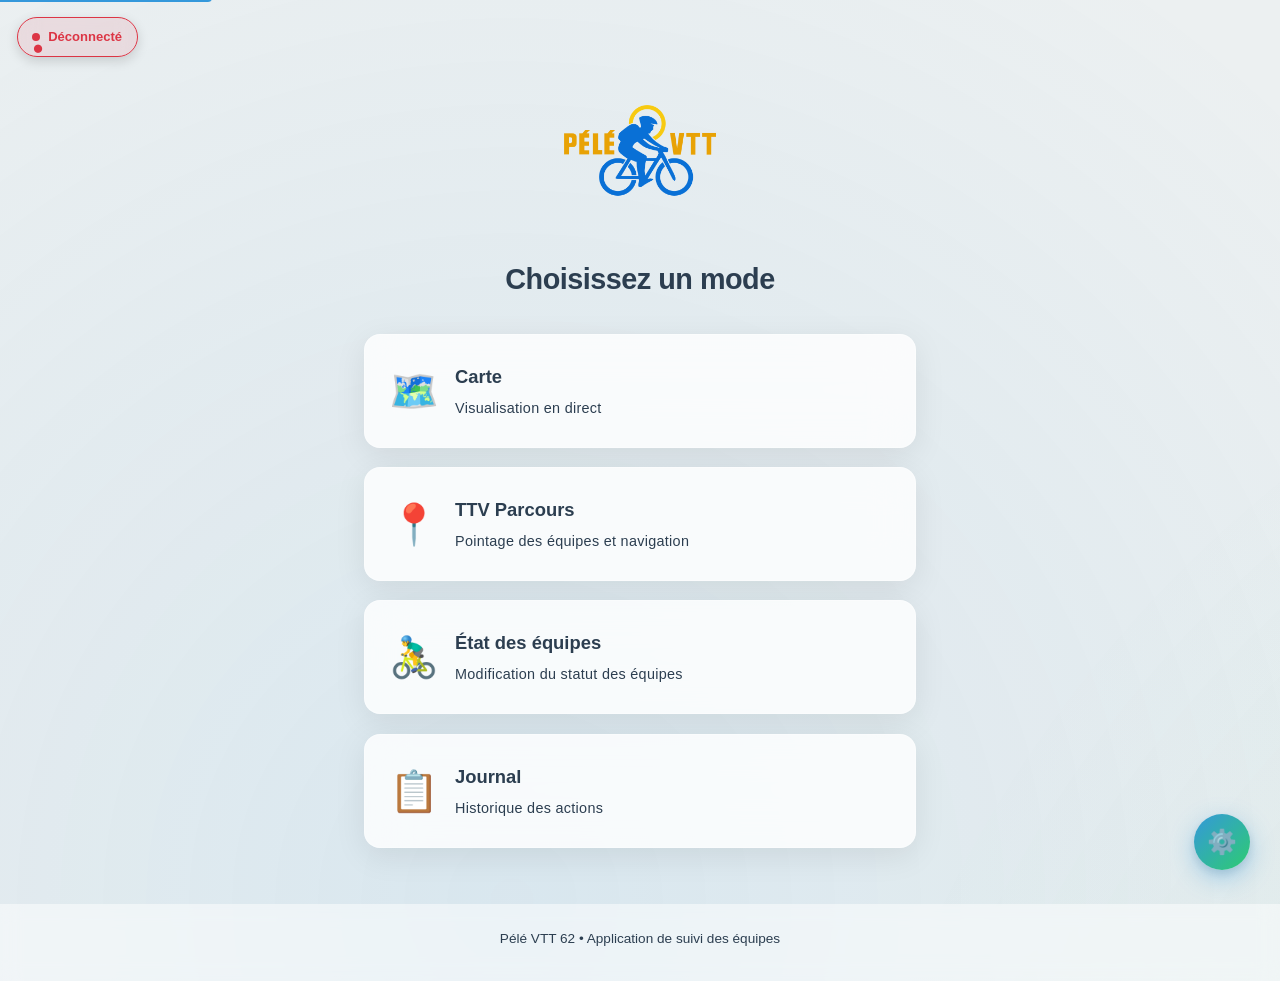
==== commit 45072292: "feat: lien tableau réparation TTV, timestamps d'état équipes, améliorations UX anim/carte + bump PWA" ====
--- a/static/index.html
+++ b/static/index.html
@@ -81,6 +81,13 @@
 
       <section id="external-section" class="external-section" aria-labelledby="external-title" hidden>
         <h2 id="external-title" class="external-title">Ressources externes</h2>
+        <a id="repair-table-link" href="https://docs.google.com/spreadsheets/d/1ghJI1Y4unDHVZHi80jTYmRFrkcN1bhhg1s38feC7YeI/edit?gid=1710144316#gid=1710144316" target="_blank" rel="noopener noreferrer" class="mode-card" aria-label="Tableau réparation des TTV - Ouvre une nouvelle fenêtre vers le tableau">
+          <div class="mode-icon">🔧</div>
+          <div class="mode-info">
+            <div class="mode-title">Tableau réparation des TTV</div>
+            <div class="mode-description">Suivi des réparations</div>
+          </div>
+        </a>
         <a id="zapping-link" href="https://synology.euphrate.ovh/sharing/kBW7GnQtR" target="_blank" rel="noopener noreferrer" class="mode-card" aria-label="Envoyer vidéo Zapping - Ouvre une nouvelle fenêtre vers le partage de fichiers">
           <div class="mode-icon">🎥</div>
           <div class="mode-info">
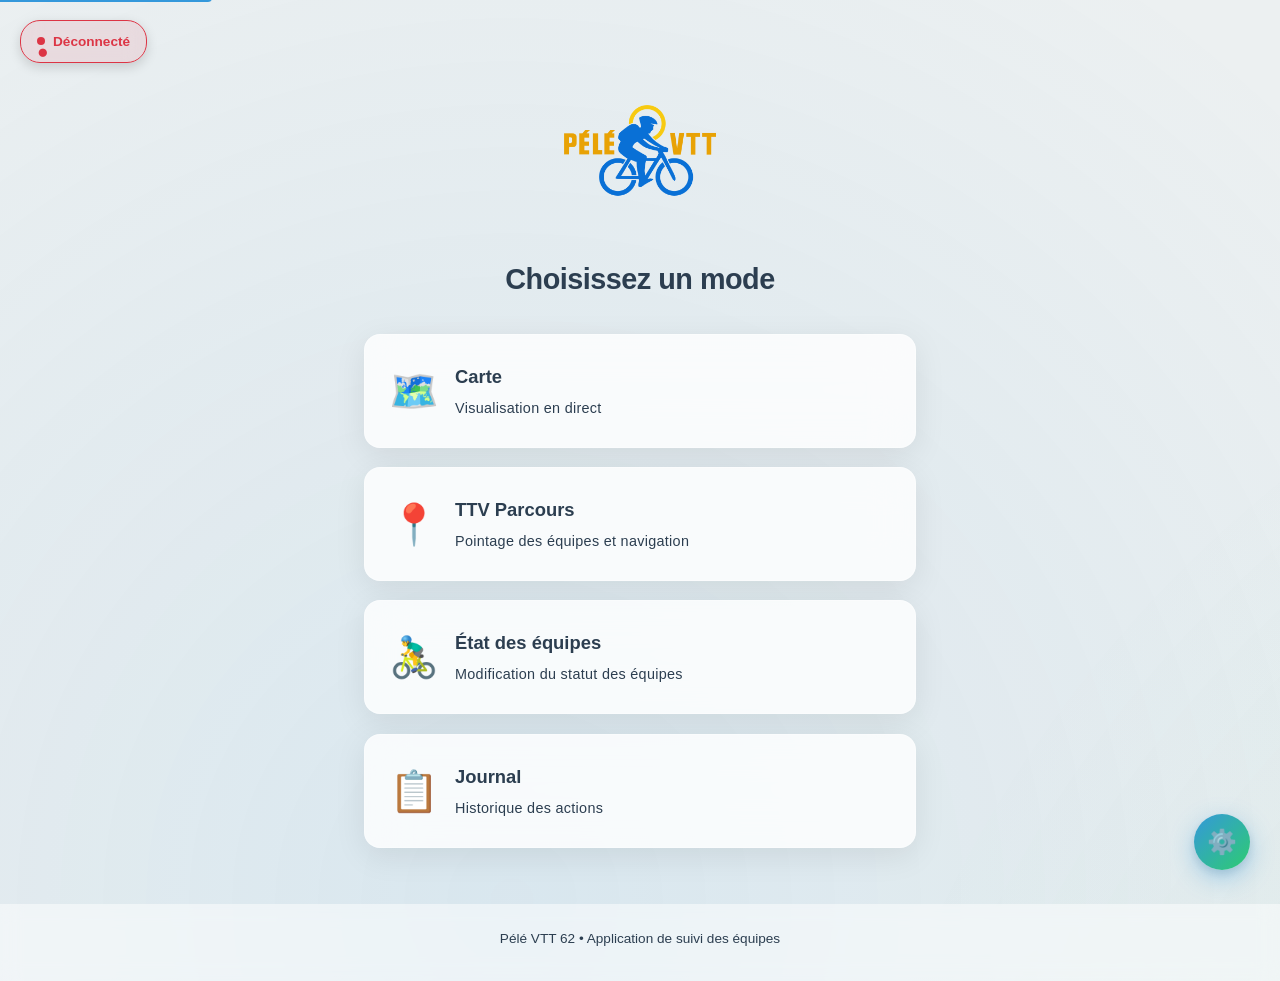
==== commit d9395d19: "fix: corriger le libellé du lien Tableau répartition des TTV" ====
--- a/static/index.html
+++ b/static/index.html
@@ -81,11 +81,11 @@
 
       <section id="external-section" class="external-section" aria-labelledby="external-title" hidden>
         <h2 id="external-title" class="external-title">Ressources externes</h2>
-        <a id="repair-table-link" href="https://docs.google.com/spreadsheets/d/1ghJI1Y4unDHVZHi80jTYmRFrkcN1bhhg1s38feC7YeI/edit?gid=1710144316#gid=1710144316" target="_blank" rel="noopener noreferrer" class="mode-card" aria-label="Tableau réparation des TTV - Ouvre une nouvelle fenêtre vers le tableau">
-          <div class="mode-icon">🔧</div>
+        <a id="repair-table-link" href="https://docs.google.com/spreadsheets/d/1ghJI1Y4unDHVZHi80jTYmRFrkcN1bhhg1s38feC7YeI/edit?gid=1710144316#gid=1710144316" target="_blank" rel="noopener noreferrer" class="mode-card" aria-label="Tableau répartition des TTV - Ouvre une nouvelle fenêtre vers le planning">
+          <div class="mode-icon">🗓️</div>
           <div class="mode-info">
-            <div class="mode-title">Tableau réparation des TTV</div>
-            <div class="mode-description">Suivi des réparations</div>
+            <div class="mode-title">Tableau répartition des TTV</div>
+            <div class="mode-description">Planning des TTV</div>
           </div>
         </a>
         <a id="zapping-link" href="https://synology.euphrate.ovh/sharing/kBW7GnQtR" target="_blank" rel="noopener noreferrer" class="mode-card" aria-label="Envoyer vidéo Zapping - Ouvre une nouvelle fenêtre vers le partage de fichiers">
